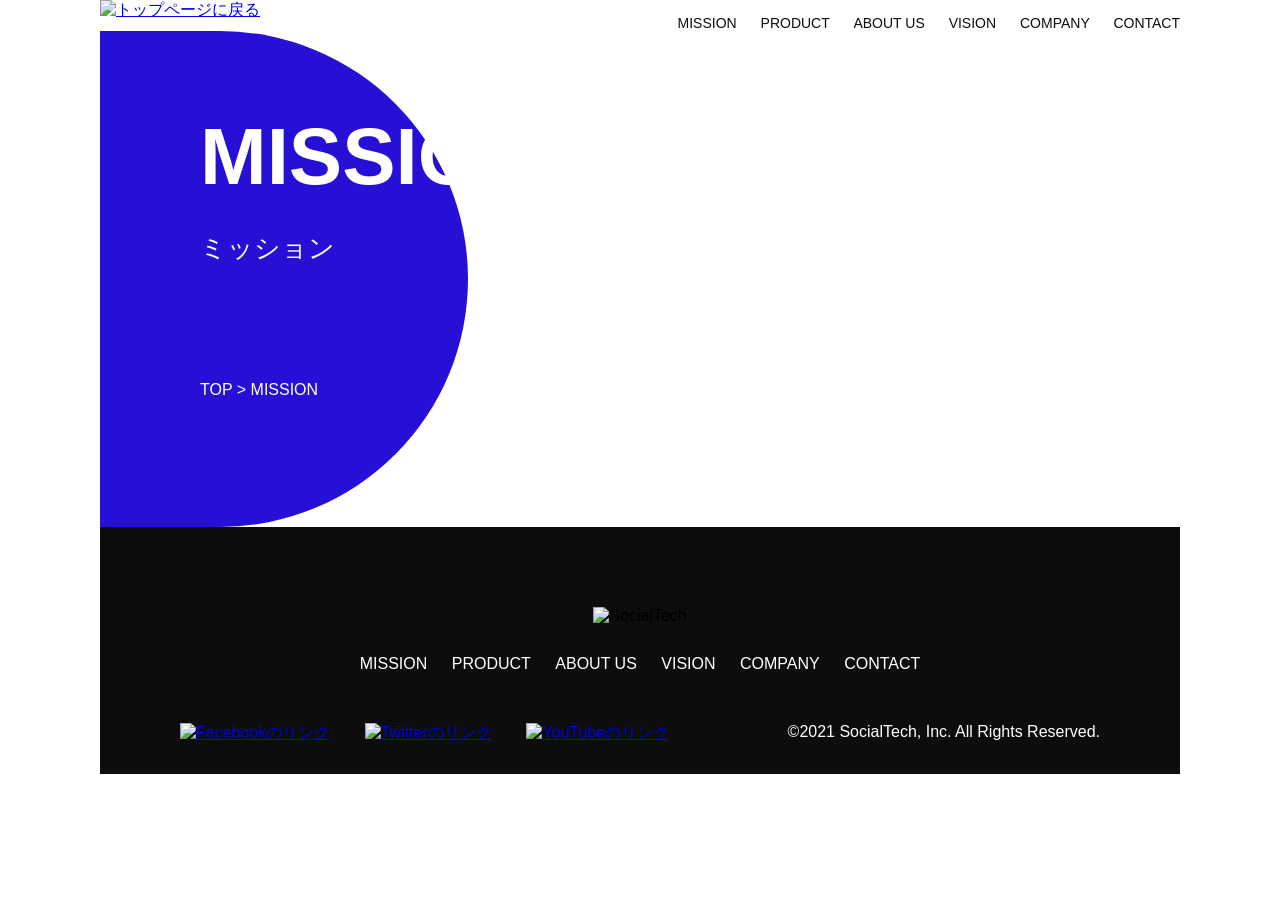
==== mission.html @ 97350ccf "Add files via upload" ====
<!DOCTYPE html>
  <html>
  <head>
    <title>SocialTech - MISSION ミッション -</title>
    <meta charset="UTF-8">
    <meta name="description" content="SocialTechが目指す5つの目標（S2DGs）を紹介します">
    <meta name="viewport" content="width=device-width, initial-scale=1.0">
    <link rel="stylesheet" href="style.css">
  </head>
 
  <body>
    <!-- ヘッダー -->
    <header>
      <!-- ロゴ -->
      <a href="index.html" id="logo"><img src="images/logo.png" alt="トップページに戻る"></a>
  
      <!-- PC用ナビゲーション -->
      <nav id="nav-pc">
        <a href="mission.html">MISSION</a>
        <a href="product.html">PRODUCT</a>
        <a href="index.html#aboutus">ABOUT US</a>
        <a href="index.html#vision">VISION</a>
        <a href="index.html#company">COMPANY</a>
        <a href="index.html#contact">CONTACT</a>
      </nav>
  
      <!-- スマホ用メニューボタン -->
      <img id="menu-sp" src="images/button-menu.png" alt="ナビゲーションを開く" onclick="document.getElementById('nav-sp').style.display = 'block'">
  
      <!-- スマホ用ナビゲーション -->
      <nav id="nav-sp">
        <img id="close" src="images/button-close.png" alt="ナビゲーションを閉じる" onclick="document.getElementById('nav-sp').style.display = 'none'">
        <a id="logo-sp" href="index.html" onclick="document.getElementById('nav-sp').style.display = 'none'"><img
            src="images/logo-sp.png" alt="トップページに戻る"></a>
        <a class="menu" href="mission.html" onclick="document.getElementById('nav-sp').style.display = 'none'">MISSION</a>
        <a class="menu" href="product.html" onclick="document.getElementById('nav-sp').style.display = 'none'">PRODUCT</a>
        <a class="menu" href="index.html#aboutus" onclick="document.getElementById('nav-sp').style.display = 'none'">ABOUT
          US</a>
        <a class="menu" href="index.html#vision"
          onclick="document.getElementById('nav-sp').style.display = 'none'">VISION</a>
        <a class="menu" href="index.html#company"
          onclick="document.getElementById('nav-sp').style.display = 'none'">COMPANY</a>
        <a class="menu" href="index.html#contact"
          onclick="document.getElementById('nav-sp').style.display = 'none'">CONTACT</a>
        <div id="sns">
          <a href="https://www.facebook.com/sejuku2013"><img src="images/button-facebook.png" alt="Facebookのリンク"></a>
          <a href="https://twitter.com/samuraijuku"><img src="images/button-twitter.png" alt="Twitterのリンク"></a>
          <a href="https://www.youtube.com/channel/UCCFOQO5aDK0xXam4cUQXT8g"><img src="images/button-youtube.png" alt="YouTubeのリンク"></a>
        </div>
      </nav>
    </header>
    <main>
      <article>
        <section id="mission-main">
            <div id="mission-title">
                <h1>MISSION</h1>
                <span>ミッション</span>
                <div>TOP > MISSION</div>
            </div>
        </section>
      </article>
      <footer>
        <div id="footer-logo">
          <img src="images/logo-sp.png" alt="SocialTech">
        </div>
        <div id="footer-link">
          <a href="mission.html">MISSION</a>
          <a href="product.html">PRODUCT</a>
          <a href="index.html#aboutus">ABOUT US</a>
          <a href="index.html#vision">VISION</a>
          <a href="index.html#company">COMPANY</a>
          <a href="index.html#contact">CONTACT</a>
        </div>
        <div id="sns-footer">
          <a href="https://www.facebook.com/sejuku2013"><img src="images/button-facebook.png" alt="Facebookのリンク"></a>
          <a href="https://twitter.com/samuraijuku"><img src="images/button-twitter.png" alt="Twitterのリンク"></a>
          <a href="https://www.youtube.com/channel/UCCFOQO5aDK0xXam4cUQXT8g"><img src="images/button-youtube.png" alt="YouTubeのリンク"></a>
          <span id="copyright">&copy;2021 SocialTech, Inc. All Rights Reserved. </span>
        </div>
      </footer>
    </main>
  </body>
 
  </html>
---- style.css ----
/* PC、スマホ共通スタイル */
body {
    font-family: "Source Sans Pro", "Hiragino Kaku Gothic ProN", Meiryo, Arial, sansserif;
}

p {
    font-size: 15px;
}

/*==================
 PC用のすたいるスタイル
==================*/
@media screen and (min-width: 768px) {

    /* 横幅設定 */
    body {
      max-width: 1080px;
      min-width: 960px;
      margin: 0 auto 0 auto;
     }
  
     /*ヘッダー */
     header {
      display: flex;
      justify-content: space-between;
     }
  
     /* ナビゲーションのレイアウト */
     #nav-pc {
      text-align: right;
      font-size: 14px;
      padding-top: 15px;
     }
  
     /* ナビゲーションのリンクの装飾設定 */
     #nav-pc >a {
       text-decoration: none;
       margin-left: 20px;
     }
     #nav-pc > a:link {
      color: #0d0d0d;
     }
     #nav-pc > a:visited {
      color: #0d0d0d;
     }
     #nav-pc > a:hover {
      color: #0d0d0d;
      text-decoration: underline;
     }
     #nav-pc > a:active {
      color: #0d0d0d;
     }

     /* スマホ用ナビを非表示 */
     #nav-sp,
     #menu-sp {
      display: none;
     }

  
     #main-visual {
      position: relative;
      height: 400px;
    } 
    #main-message {
      position: absolute;
      top: 0;
      left: 0;
      background-color: #2710d5;
      color:#ffffff;
      border-radius: 0 0 476px 0;
      max-width: 620px;
      height: 100%;
      width: 100%;
      z-index: 11;
    }
    #main-message > h1 {
      font-size: 60px;
      font-weight: bold;
      margin: 100px 0 0 50px;
    }
    #main-message > p {
      font-size: 28px;
      margin: 0 0 0 50px;
    }
    #main-visual > img {
      max-width: 620px;
      border-radius: 476px 0 0 0 ;
      position: absolute;
      top: 0;
      right: 0;
      z-index: 10;
    }
    h2 {
      margin: 40px 0 0 0;
    }
    
    h2::after {
      content: url("images/line.png");
      margin-left: 10px;
    }
    
    h3 {
      font-size: 27px;
    }
    
    #mission {
      margin: 80px auto 80px auto;
      width: 100%;
    }
    
    #mission-flex {
      width: 100%;
      display:flex;
    }
    
    #mission-flex > div {
      width: 50%;
      margin: 20px;
    }
    
    #mission-photo {
      width: 100%;
    }
    
    #s2dgs {
      margin-top: 50px;
      width: 100%;
    }
    
    /*プロダクト*/
    #product {
      background-color: #fafafa;
      margin: 80px 0 80px 0;
      padding: 10px 40px 0px 40px;
    }
    
    /*外枠*/
    #product > div {
      margin-top: 40px;
      display:flex;
    }
    
    /*左のカラム*/
    #product-left {
      width: 50%;
      margin-right: 20px;
    }
    
    /*右のカラム*/
    #product-right {
      width: 50%;
      margin-left: 20px;
      margin-top: 80px;
    }
    /*画像＋説明の枠*/
    #product-left > div {
      position: relative;
      height: 480px;
      margin-right: 20px;
    }
    
    #product-right > div {
      position: relative;
      height: 480px;
      margin-left: 20px;
    }
    
    /*画像*/
    .product-photo {
      width: 100%;
    }
    
    /*説明文の枠*/
    .product-explain {
      background-color: #ffffff;
      position: absolute;
      left: 0;
      top: 280px;
      margin: 0 40px 0 40px;
      padding: 20px;
      box-shadow: 5px 5px 10px  rgba(0, 0, 0, 0.05);
    }
    
    /*説明文の英語*/
    .product-explain > span {
      color: #2710d5;
      font-weight: bold;
      font-size: 16px;
      margin: 0;
    }
    
    /*説明文の見出し*/
    .product-explain > h3 {
      font-size: 20px;
      margin: 5px 0 5px 0;
    }
    
    /*説明文*/
    .product-explain > p {
      font-size: 14px;
      margin: 0;
    }
    
    /*「もっと見るボタン」*/
    #product-more {
      margin: 0 auto -42px auto;
    }
    
    /* ABOUT US */
    #aboutus {
      margin: 80px auto 80px auto;
      }
    
    /*3つの組織文化と画像を入れる枠*/
    #aboutus > div {
      display: flex;
    }
    
    /* 画像 */
    .culture-img {
      width: 100%;
      align-self: flex-start;
    }
    
    .culture-img2 {
      margin-top: 50px;
      width: 100%;
    }
    
    /*3つの組織文化の表*/
    .culture-table {
      max-width: 500px;
      margin-right: 50px;
    }
    
    /* 番号 */
    .culture-num {
      font-size: 80px;
      color: #2710d5;
      margin: 0 20px 0 0;
    }
    
    /* 組織文化英語 */
    .culture-en {
      color: #2710d5;
      font-weight: bold;
      font-size: 24px;
      display: block;
    }
    
    /*　組織文化日本語　*/
    .culture-jp {
      font-size: 28px;
      font-weight: bold;
    }
    
    /*　説明文　*/
    .culture-description {
      margin: 0;
    }
    
    /* ビジョン */
    #vision {
      margin: 80px auto 80px auto;
    }
    
    /* セクション内の外枠 */
    #vision > div {
      width:100%;
      display: flex;
      justify-content:space-between;
      flex-wrap: wrap;
    }
    
    /* 7つの行動指針の枠 */
    .vision-box {
      width: 300px;
      height: 300px;
      margin-bottom: 30px;
      position: relative;
    }
    
    .vision-box > img {
      width: 100%;
      height: auto;
      position: absolute;
      top: 0;
      left: 0;
      z-index: 30;
    }
    
    .vision-box > span {
      position: absolute;
      top: 0;
      left: 0;
      z-index: 31;
      margin-right: 20px;
    }
    
    .vision-box > span > h4 {
      color: #2710d5;
      font-size: 19px;
      margin: 80px 0 0 0;
    }
    
    .vision-box > span >h4::first-letter {
      font-size: 40px;
    }
    
    .vision-box > span > h5 {
      font-size: 20px;
      margin: 0 0 0 0;
    }
    
    .vision-box > span > p {
      margin: 10px 0 0 0;
    }
    
    /* 会社概要 */
    #company {
      margin: 80px auto 80px auto;
    }
    
    #company-table {
      width: 100%;
    }
    
    .tableheader {
      text-align: left;
      padding: 20px;
      border-bottom-color: #2710d5;
      border-bottom-width: 1px;
      border-bottom-style: solid;
      width: 100px;
    }
    
    .tableheader-first {
      text-align: left;
      padding: 20px;
      border-bottom-color: #2710d5;
      border-bottom-width: 1px;
      border-bottom-style: solid;
      border-top-color: #2710d5;
      border-top-width: 1px;
      border-top-style: solid;
      width: 100px;
    }
    
    .cell {
      padding: 30px;
      border-bottom-color: #ececec;
      border-bottom-width: 1px;
      border-bottom-style: solid;
    }
    
    .cell-first {
      padding: 30px;
      border-bottom-color: #ececec;
      border-bottom-width: 1px;
      border-bottom-style: solid;
      border-top-color: #ececec;
      border-top-width: 1px;
      border-top-style: solid;
    }
    
    #company > iframe {
      width: 100%;
      height: 368px;
      margin-top: 40px;
    }
    /*　お問い合わせ　*/
    #contact {
      margin: 80px auto 80px auto;
    }
    
    /*　外枠　*/
    #contact > form > div {
      display: flex;
      flex-direction: row;
      flex-wrap: wrap;
      padding-bottom: 30px;
    }
    
    /*　左列の見出し　*/
    .contact-heading {
      width: 240px;
      align-self: center;
    }
    
    /* 見出しのラベル　*/
    .contact-label {
      font-weight: bold;
    }
    
    /* 必須 */
    .contact-span {
      color: #ce2222;
      margin: 0 0 0 20px;
      font-weight: bold;
    }
    /* テキストボックス */
    .contact-textbox {
      border-top: 0;
      border-left: 0;
      border-right: 0;
      border-bottom-width: 1px;
      border-bottom-color: #707070;
      border-bottom-style: solid;
      background-color: #fafafa;
      width: 400px;
      height: 56px;
    }
    
    /* お問い合わせ内容のテキストエリア */
    .contact-textarea {
      border-top: 0;
      border-left: 0;
      border-right: 0;
      border-bottom-width: 1px;
      border-bottom-color: #707070;
      border-bottom-style: solid;
      background-color: #fafafa;
      width: 400px;
      height: 200px;
    }
    
    /* 個人情報の取り扱い */
    details {
      width: 700px;
    }
    
    details > div {
      background-color: #fafafa;
      padding: 20px;
    }
    
    details > div >span {
      font-weight: bold;
    }
    
    /* フッター */
    footer {
      background-color: #0d0d0d;
      text-align: center;
      padding: 80px 80px 30px 80px;
    }
    
    #footer-logo {
      margin-bottom: 30px;
    }
    
    #footer-link {
      margin-bottom: 50px;
    }
    
    #footer-link > a {
      text-decoration: none;
      margin: 10px;
    }
    
    #footer-link > a:link {
      color: #ffffff;
    }
    
    #footer-link > a:visited {
      color: #ffffff;
      text-decoration: underline;
    }
    
    #footer-link > a:active {
      color: #ffffff;
    }
    
    #sns-footer {
      text-align: left;
      width: 100%;
    }
    
    #sns-footer > a {
      margin-right: 30px;
    }
    
    #copyright {
      color: #ffffff;
      float: right;
     }

    /* mission.html用スタイル */
    /* ミッションのメインビジュアル */
    #mission-main {
      height: 496px;
      width: 100%;
      background-image: url("images/mission/mission-main.png");
      background-repeat: no-repeat;
      background-position-y: center;
    }

    #mission-title {
      background-color:#2710d5;
      width: 368px;
      color: #ffffff;
      height: 496px;
      border-radius: 0 248px 248px 0;
      position: relative;
    }

    #mission-title > h1 {
      position: absolute;
      top: 0;
      left: 100px;
      font-size: 80px;
    }

    #mission-title > span {
      position: absolute;
      top: 200px;
      left: 100px;
      font-size: 26px;
    }

    #mission-title > div {
      position: absolute;
      top: 350px;
      left: 100px;
      font-size: 16px;
    }
}

/*=======================
スマートフォン用のスタイル
=======================*/

@media screen and (max-width: 767px) {
   body {
    min-width: 375px;
    margin: 0;
   }

  

   /* PC用ナビゲーション非表示 */
   #nav-pc {
    display: none;
   }

   /* ハンバーガーメニュー */
   #menu-sp {
    float: right;
    padding: 0;
   }

   /* スマホ用ナビゲーションの表示切替 */
   /* 初期状態、レイアウトと非表示設定 */
   #nav-sp {
    background-color: #2710d5;
    position: absolute;
    left: 0;
    top: 0;
    height: 100%;
    width: 100%;
    display: none;
    z-index: 100;
   }

   /* ×ボタン */
   #close {
    position: absolute;
    top: 20px;
    right: 20px;
   }

   /* ナビゲーションメニュー用ロゴ */
   #logo-sp {
    margin: 80px 0 30px 20px;
   }

   /* ナビゲーションのリンクの装飾設定 */
   #nav-sp > a {
    display: block;
   }

   #nav-sp > a:link {
    color: #ffffff;
   }
   #nav-sp > a:visited {
    color: #ffffff;
   }
   #nav-sp > a:hover {
    color: #ffffff;
    text-decoration: underline;
   }
   #nav-sp > a:active {
    color: #ffffff;
   }
   #nav-sp > .menu {
    text-decoration: none;
    display: block;
    margin: 0 20px 0 20px;
    height: 44px;
    font-size: 16px;
    background-image: url("images/arrow.png");
    background-repeat: no-repeat;
    background-position: right top;
   }
   #sns {
    position: absolute;
    bottom: 20px;
    left: 20px;
   }
   #sns > a {
    margin-right: 30px;
   }

   /* メインビジュアル */
   #main-visual {
     position: relative;
     height: 470px;
     width: 100%;
     overflow: hidden;
   }
   #main-visual > div {
     position: absolute;
     top: 0;
     left: 0;
     background-color: #2710d5;
     color: white;
     border-radius: 0 0 476px 0;
     text-align: center;
     height: 280px;
     width: 100%;
     z-index: 11;
   }
   #main-visual > div > h1 {
     font-size: 28px;
     margin: 90px 0 0 0;
   }
 
   #main-visual > div > p {
     margin: 0;
   }
 
   #main-visual > img {
     width: 100%;
     border-radius: 476px 0 0 0;
     z-index: 10;
     position: absolute;
     bottom: 0;
     right: 0;
   }
    /* 見出し */
    h2::after {
      content: url("images/line.png");
      margin-left: 10px;
    }

    h3 {
      font-size: 24px;
      margin: 10px 0 0 0;
    }

     /* ミッション */
   #mission {
    margin: 20px;
  }

  #mission-photo {
    width: 100%;
  }

  #s2dgs {
    width: 100%;
  }
  /* プロダクト */
  #product {
    background-color: #fafafa;
    padding-top: 10px;
  }

  #product h2 {
    margin-left: 20px;
  }

  /* 外枠 */
  /* 左右のカラム　スマホでは縦並び */
  #product-left,
  #product-right {
    margin-right: 20px;
    margin-left: 20px;
  }
   
  /* 画像＋説明の枠 */
  #product-left > div,
  #product-right > div {
    position: relative;
    height: 540px;
  }

  /* 説明文の枠 */
  .product-explain {
    background-color: #ffffff;
    position: absolute;
    left: 0;
    bottom: 50px;
    padding: 20px;
    box-shadow: 5px 5px 10px rgba(0,0,0,0.05) 
  }

  .product-explain > span {
    color: #2710d5;
    font-weight: bold;
    font-size: 16px;
    margin: 0px;
  }

  .product-explain > h3 {
    margin: 10px 0 10px 0;
  }

  /* 画像 */
  .product-photo {
    width: 100%;
  }

  #product-more > img {
    margin: 0 0 -42px 20px;
  }
  /* ABOUTUS */
  #aboutus {
    margin: 80px 20px 80px 20px;
  }

  #aboutus > div {
    display: flex;
    flex-direction: column;
  }

  .culture-table {
    width: 100%;
    padding-right: 20px;
    order: 2;
  }

  .culture-img {
    width: 100%;
    order: 1;
  }

  .culture-img2 {
    width: 100%;
  }

  .culture-num {
    font-size: 80px;
    color: #2710d5;
  }

  .culture-en {
    color: #2710d5;
    font-weight: bold;
    font-size: 24px;
    display: block;
  }

  .culture-jp {
    display: block;
  }

  .culture-description {
    margin: 0;
  }
  
  /* VISION */
  #vision {
    margin: 80px 20px 80px 20px;
  }

  .vision-box {
    width: 300px;
    height: 300px;
    margin-bottom: 30px;
    position: relative;
  }

  .vision-box > img {
    width: 100%;
    height: auto;
    position: absolute;
    top:0;
    left: 0;
    z-index: 30;
  }

  .vision-box > span {
    position: absolute;
    top: 0;
    left: 0;
    z-index: 31;
    margin-right: 20px;
  }

  .vision-box > span > h4 {
    color: #2710d5;
    font-size: 19px;
    margin: 60px 0 0 0;
  }

  .vision-box > span > h5 {
    font-size: 20px;
    margin: 0 0 0 0;
  }

  .vision-box > span > p {
    margin: 10px 0 0 0;
  }
  
  /* COMPANY */
  #company {
    margin: 0 20px 0 20px;
  }

  #company > h3 {
    margin-bottom: 20px;
  }

  #company > table {
    width: 100%;
  }

  .tableheader-first {
    text-align: left;
    padding: 20px;
    border-bottom-color: #2710d5;
    border-bottom-width: 1px;
    border-bottom-style: solid;
    border-top-color: #2710d5;
    border-top-width: 1px;
    border-top-style: solid;
    width: 50px;
  }

  .tableheader {
    text-align: left;
    padding: 20px;
    border-bottom-color: #2710d5;
    border-bottom-width: 1px;
    border-bottom-style: solid;
    width: 50px;
  }

  .cell {
    padding: 20px;
    border-bottom-color: #ececec;
    border-bottom-width: 1px;
    border-bottom-style: solid;
  }

  .cell-first {
    padding: 20px;
    border-bottom-color: #ececec;
    border-bottom-width: 1px;
    border-bottom-style: solid;
    border-top-color: #ececec;
    border-top-width: 1px;
    border-top-style: solid;
  }

  #company > iframe {
    width: 100%;
    height: 240px;
    margin: 40px 0 0 0;
  }
  
  /* お問い合わせ */
  #contact {
    margin:80px 20px 80px 20px;
  }

  #contact > h3 {
    margin-bottom: 20px;
  } 

  #contact > form > div {
    margin-bottom: 20px; 
  }

  .contact-heading {
    margin-bottom: 20px;
  }

  /* ラベル */
  .contact-label {
    font-weight: bold;
  }
 
  /*  必須 */
  .contact-span {
    color: #ce2222;
    margin: 0 0 0 20px;
    font-weight: bold;
  }

   .contact-textbox {
    height: 56px;
    border-top: 0;
    border-left: 0;
    border-right: 0;
    background-color: #fafafa;
    border-bottom-color: #707070;
    border-bottom-width: 1px;
    border-bottom-style: solid;
    min-width: 300px;
    width: 100%;
  }

  .contact-textarea {
    height: 150px;
    border-top: 0;
    border-left: 0;
    border-right: 0;
    background-color: #fafafa;
    width: 100%;
  }

  .radiobutton {
    margin-bottom: 20px;
  }
  
  .radiobutton + label::after {
    content: "\A";
    white-space: pre;
  } 

  /* フッター */
  footer {
    background-color: #0d0d0d;
    padding: 30px 20px 50px 20px;
  }

  #footer-logo {
    margin-bottom: 30px;
  }

  #footer-link {
    margin-bottom: 50px;
  }

  #footer-link > a {
    text-decoration: none;
    margin: 0 20px 30px 0;
    display: block;
    background-image: url("images/arrow.png");
    background-repeat: no-repeat;
    background-position: right top; 
  }

  #footer-link > a:link {
    color: #ffffff;
  }

  #footer-link > a:visited {
    color: #ffffff;
  }

  #footer-link > a:hover {
    color: #ffffff;
    text-decoration: underline;
  }

  #footer-link > a:active {
    color: #ffffff;
  }

  #sns-footer > a {
    margin-right: 30px;
  }

  #copyright {
    font-size: 12px;
    display: block;
    margin-top: 30px;
    color: #ffffff;
  }

  
}
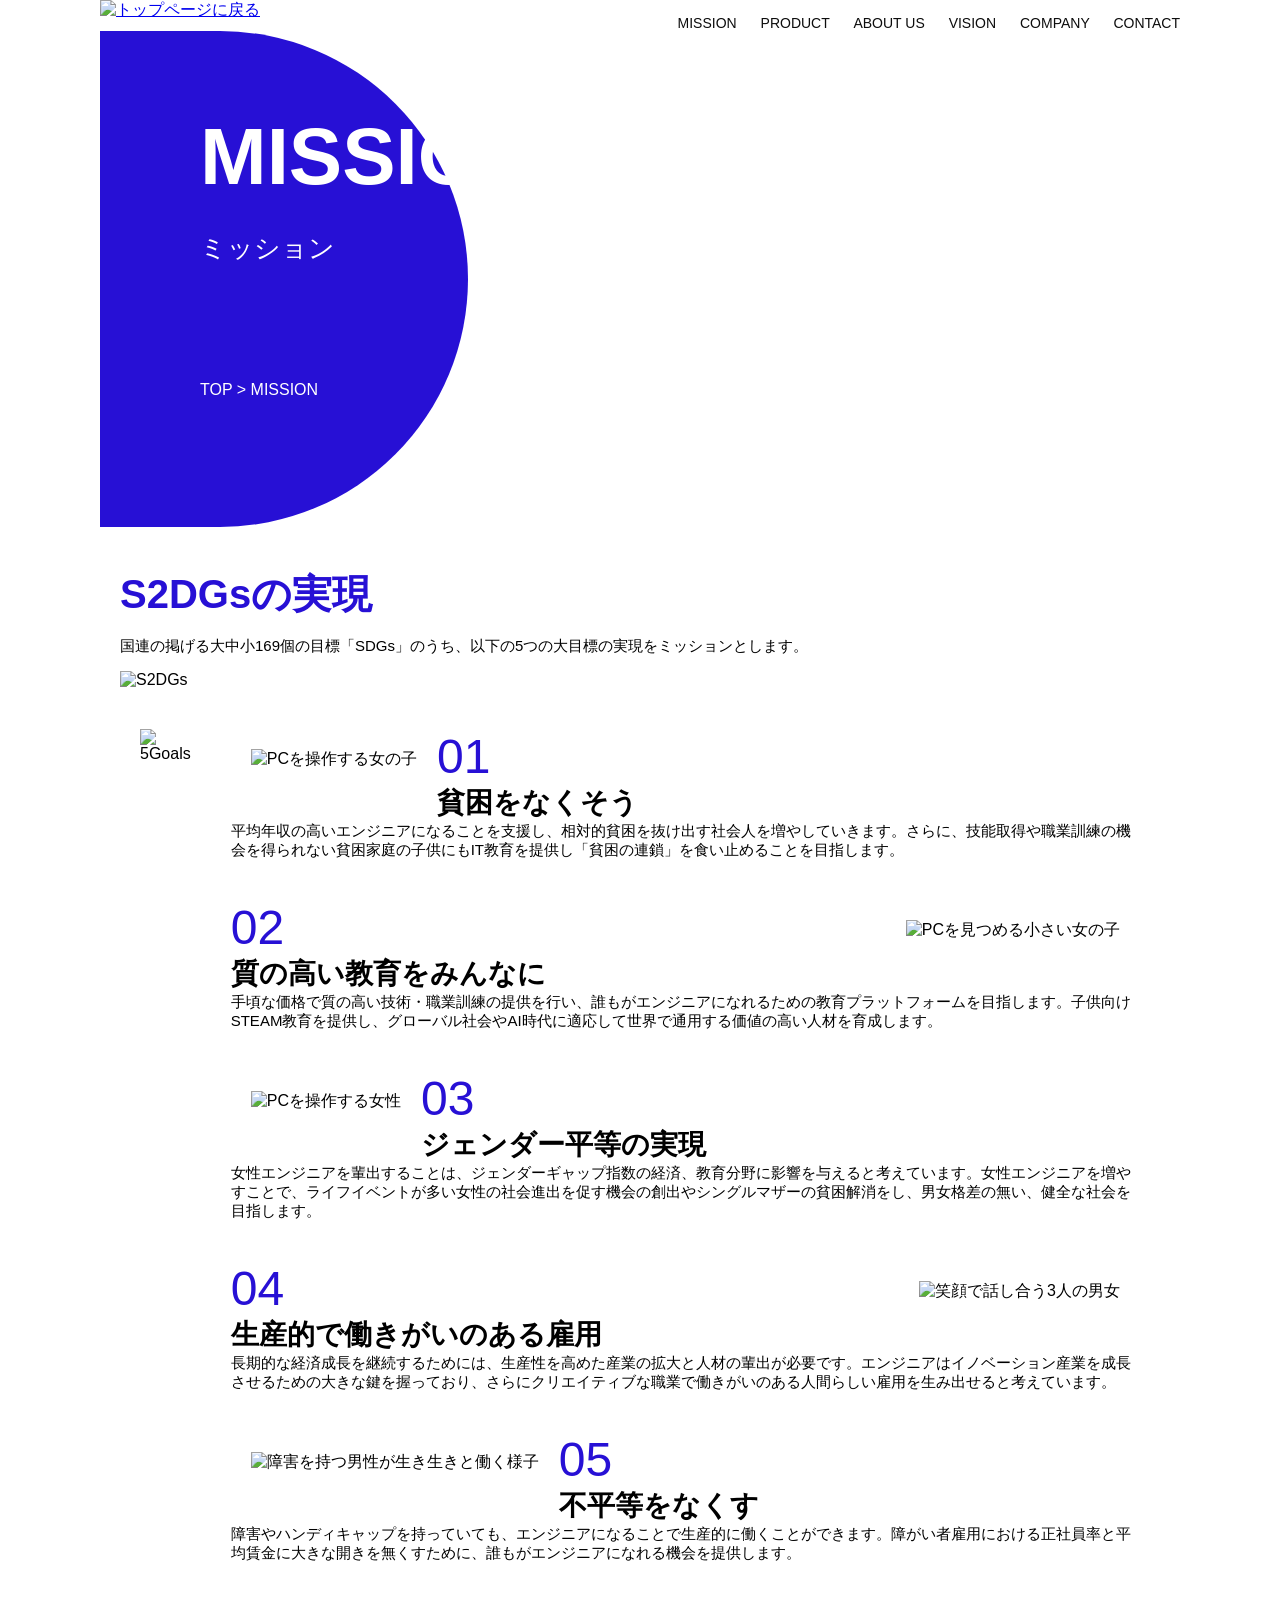
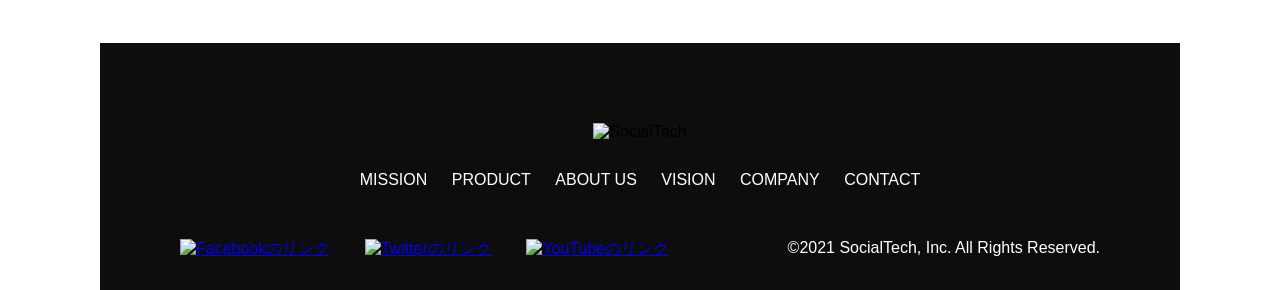
==== commit d52bcd1c: "Add files via upload" ====
--- a/mission.html
+++ b/mission.html
@@ -58,6 +58,62 @@
                 <div>TOP > MISSION</div>
             </div>
         </section>
+         <section id="mission-s2dgs">
+          <h2 class="mission-h2">S2DGsの実現</h2>
+          <p>国連の掲げる大中小169個の目標「SDGs」のうち、以下の5つの大目標の実現をミッションとします。</p>
+          <img src="images/mission/mission-s2dgs.png" alt="S2DGs">
+         </section>
+          <section id="mission-5goals">
+            <div>
+              <img id="s2dgs-image" src="images/mission/mission-5goals.png" alt="5Goals" >           
+            </div>
+             <div>
+               <div>
+                <img class="fivegoals-image-left" src="images/mission/mission-5goals01.png" alt="PCを操作する女の子">
+                <span class="fivegoals-number">01</span>
+                <h3 class="fivegoals-h3">貧困をなくそう</h3>
+                <p class="fivegoals-p">
+                  平均年収の高いエンジニアになることを支援し、相対的貧困を抜け出す社会人を増やしていきます。さらに、技能取得や職業訓練の機会を得られない貧困家庭の子供にもIT教育を提供し「貧困の連鎖」を食い止めることを目指します。
+                </p>
+               </div>
+
+               <div>
+                <img class="fivegoals-image-right" src="images/mission/mission-5goals02.png" alt="PCを見つめる小さい女の子">
+                <span class="fivegoals-number">02</span>
+                <h3 class="fivegoals-h3">質の高い教育をみんなに</h3>
+                <p class="fivegoals-p">
+                  手頃な価格で質の高い技術・職業訓練の提供を行い、誰もがエンジニアになれるための教育プラットフォームを目指します。子供向けSTEAM教育を提供し、グローバル社会やAI時代に適応して世界で通用する価値の高い人材を育成します。
+                </p>
+               </div>
+
+               <div>
+                  <img class="fivegoals-image-left" src="images/mission/mission-5goals03.png" alt="PCを操作する女性">
+                <span class="fivegoals-number">03</span>
+                <h3 class="fivegoals-h3">ジェンダー平等の実現</h3>
+                <p class="fivegoals-p">
+                  女性エンジニアを輩出することは、ジェンダーギャップ指数の経済、教育分野に影響を与えると考えています。女性エンジニアを増やすことで、ライフイベントが多い女性の社会進出を促す機会の創出やシングルマザーの貧困解消をし、男女格差の無い、健全な社会を目指します。
+                </p>
+               </div>
+
+               <div>
+                <img class="fivegoals-image-right" src="images/mission/mission-5goals04.png" alt="笑顔で話し合う3人の男女">
+                <span class="fivegoals-number">04</span>
+                <h3 class="fivegoals-h3">生産的で働きがいのある雇用</h3>
+                <p class="fivegoals-p">
+                  長期的な経済成長を継続するためには、生産性を高めた産業の拡大と人材の輩出が必要です。エンジニアはイノベーション産業を成長させるための大きな鍵を握っており、さらにクリエイティブな職業で働きがいのある人間らしい雇用を生み出せると考えています。
+                </p>
+               </div>
+
+               <div>
+                  <img class="fivegoals-image-left" src="images/mission/mission-5goals05.png" alt="障害を持つ男性が生き生きと働く様子">
+                <span class="fivegoals-number">05</span>
+                <h3 class="fivegoals-h3">不平等をなくす</h3>
+                <p class="fivegoals-p">
+                  障害やハンディキャップを持っていても、エンジニアになることで生産的に働くことができます。障がい者雇用における正社員率と平均賃金に大きな開きを無くすために、誰もがエンジニアになれる機会を提供します。
+                </p>
+               </div>
+             </div>
+          </section>
       </article>
       <footer>
         <div id="footer-logo">
--- a/style.css
+++ b/style.css
@@ -525,6 +525,59 @@
       left: 100px;
       font-size: 16px;
     }
+
+    #mission-s2dgs {
+      width: 100%;
+      margin: 20px;
+    }
+
+    .mission-h2 {
+      color: #2710d5;
+      font-size: 40px;
+    }
+
+    .mission-h2::after {
+      content: none;
+    }
+
+    #mission-5goals {
+      margin: 20px;
+      display: flex;
+    }
+
+    #mission-5goals > div {
+      flex-grow: 1;
+      padding: 20px;
+    }
+    
+    #mission-5goals > div >div {
+      margin-bottom: 40px;
+    }
+
+    .fivegoals-image-right {
+      float: right;
+      margin: 20px;
+    }
+
+    .fivegoals-image-left {
+      float: left;
+      margin: 20px;
+    }
+
+    .fivegoals-number {
+      color: #2710d5;
+      font-size: 48px;
+      margin: 0;
+    }
+
+    .fivegoals-h3 {
+      font-size: 28px;
+      margin: 0;
+    }
+
+    .fivegoals-p {
+      margin: 0;
+    }
 }
 
 /*=======================
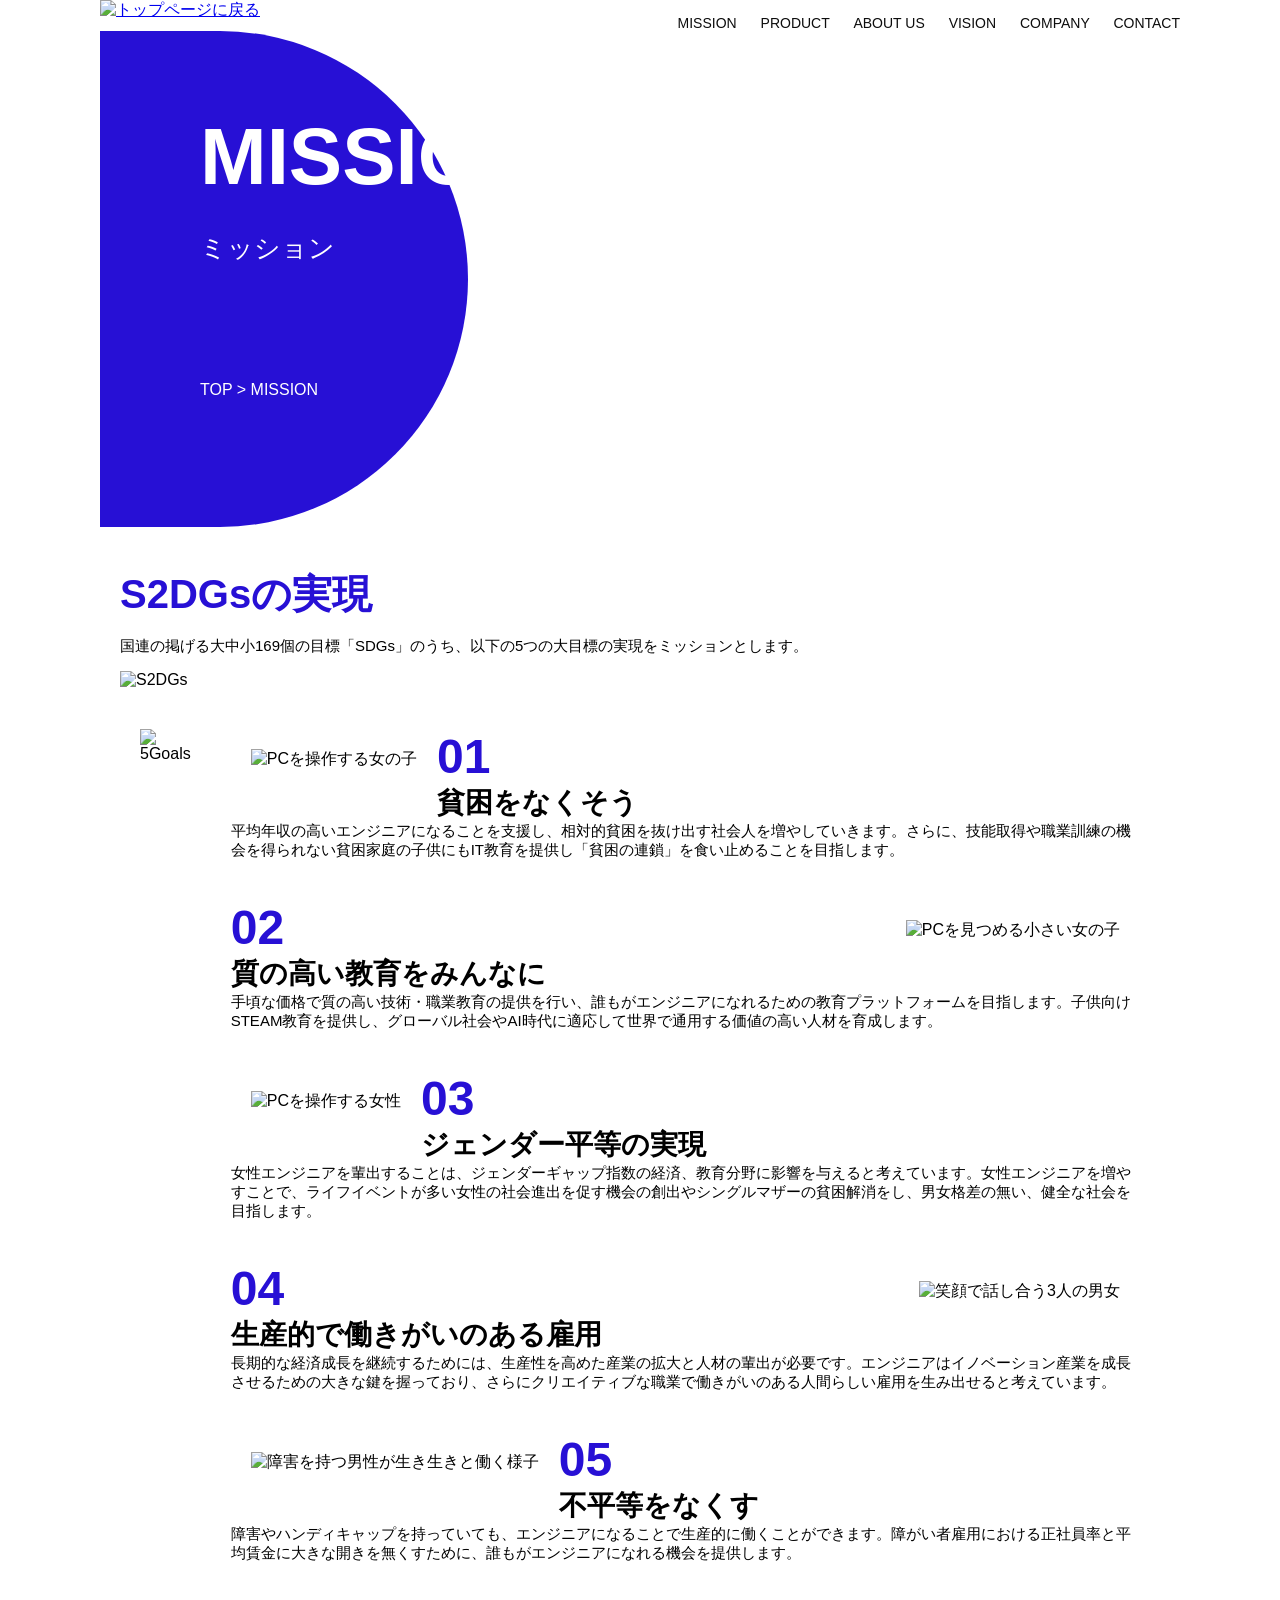
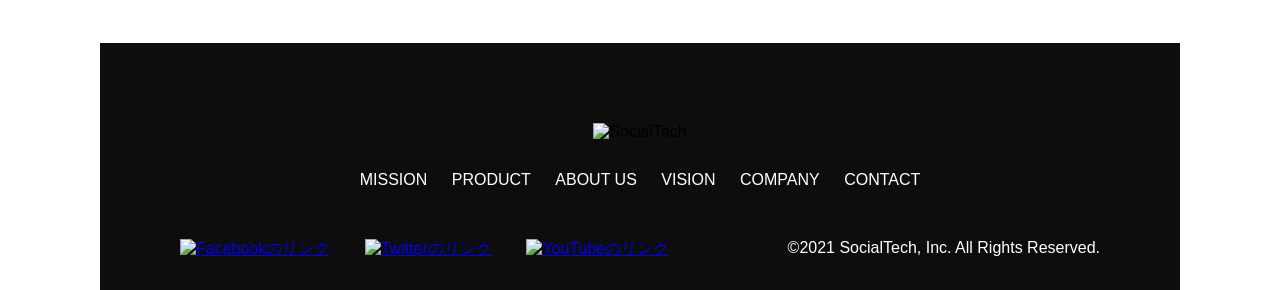
==== commit 0fc6b607: "Add files via upload" ====
--- a/mission.html
+++ b/mission.html
@@ -2,7 +2,7 @@
   <html>
   <head>
     <title>SocialTech - MISSION ミッション -</title>
-    <meta charset="UTF-8">
+    <meta charset="utf-8">
     <meta name="description" content="SocialTechが目指す5つの目標（S2DGs）を紹介します">
     <meta name="viewport" content="width=device-width, initial-scale=1.0">
     <link rel="stylesheet" href="style.css">
@@ -82,7 +82,7 @@
                 <span class="fivegoals-number">02</span>
                 <h3 class="fivegoals-h3">質の高い教育をみんなに</h3>
                 <p class="fivegoals-p">
-                  手頃な価格で質の高い技術・職業訓練の提供を行い、誰もがエンジニアになれるための教育プラットフォームを目指します。子供向けSTEAM教育を提供し、グローバル社会やAI時代に適応して世界で通用する価値の高い人材を育成します。
+                  手頃な価格で質の高い技術・職業教育の提供を行い、誰もがエンジニアになれるための教育プラットフォームを目指します。子供向けSTEAM教育を提供し、グローバル社会やAI時代に適応して世界で通用する価値の高い人材を育成します。
                 </p>
                </div>
 
--- a/style.css
+++ b/style.css
@@ -1,21 +1,29 @@
 /* PC、スマホ共通スタイル */
 body {
-    font-family: "Source Sans Pro", "Hiragino Kaku Gothic ProN", Meiryo, Arial, sansserif;
+    font-family: "Source Sans Pro", "Hiragino Kaku Gothic ProN", Meiryo, Arial, sans-serif;
 }
 
 p {
     font-size: 15px;
 }
 
+.arrow-right {
+  color: #2710d5;
+}
+
+#submit {
+  margin-top: 50px;
+}
+
 /*==================
- PC用のすたいるスタイル
+ PC用のスタイル
 ==================*/
 @media screen and (min-width: 768px) {
 
     /* 横幅設定 */
     body {
       max-width: 1080px;
-      min-width: 960px;
+      min-width: 900px;
       margin: 0 auto 0 auto;
      }
   
@@ -163,7 +171,7 @@
     #product-right > div {
       position: relative;
       height: 480px;
-      margin-left: 20px;
+      margin-right: 20px;
     }
     
     /*画像*/
@@ -187,7 +195,7 @@
       color: #2710d5;
       font-weight: bold;
       font-size: 16px;
-      margin: 0;
+      margin: 0px;
     }
     
     /*説明文の見出し*/
@@ -401,9 +409,9 @@
     }
     /* テキストボックス */
     .contact-textbox {
-      border-top: 0;
-      border-left: 0;
-      border-right: 0;
+      border-top: 0px;
+      border-left: 0px;
+      border-right: 0px;
       border-bottom-width: 1px;
       border-bottom-color: #707070;
       border-bottom-style: solid;
@@ -414,9 +422,9 @@
     
     /* お問い合わせ内容のテキストエリア */
     .contact-textarea {
-      border-top: 0;
-      border-left: 0;
-      border-right: 0;
+      border-top: 0px;
+      border-left: 0px;
+      border-right: 0px;
       border-bottom-width: 1px;
       border-bottom-color: #707070;
       border-bottom-style: solid;
@@ -464,6 +472,10 @@
     }
     
     #footer-link > a:visited {
+      color: #ffffff;
+    }
+
+    #footer-link > a:hover {
       color: #ffffff;
       text-decoration: underline;
     }
@@ -567,6 +579,7 @@
     .fivegoals-number {
       color: #2710d5;
       font-size: 48px;
+      font-weight: bold;
       margin: 0;
     }
 
@@ -578,6 +591,102 @@
     .fivegoals-p {
       margin: 0;
     }
+
+    /* プロダクトページ */
+    #product-main {
+      height: 496px;
+      width: 100%;
+      background-image: url("images/product/product-main.png");
+      background-repeat: no-repeat;
+      background-position-y: center;
+    }
+
+    #product-title {
+      background-color: #2710d5;
+      width: 368px;
+      color: #ffffff;
+      height: 496px;
+      border-radius: 0 248px 248px 0;
+      position: relative;
+    }
+
+
+    #product-title > h1{
+      position: absolute;
+      top: 0;
+      left: 100px;
+      font-size: 80px;
+    }
+
+    #product-title > span {
+      position: absolute;
+      top: 200px;
+      left: 100px;
+      font-size: 26px;
+    }
+
+    #product-title > div {
+      position: absolute;
+      top: 350px;
+      left: 100px;
+      font-size: 16px;
+    }
+    
+     /* セクション1 */
+   .product-section1 {
+    position: relative;
+    margin: 20px;
+    height: 340px;
+  }
+
+  .product-section1 > img {
+    position: absolute;
+    top: 0;
+    left: 0;
+    width: 450px;
+    margin: 0 40px 30px 0;
+    border-radius: 0 432px 0 0;
+  }
+
+  .product-section1 > div {
+    position: absolute;
+    top: 0;
+    left: 480px;
+  }
+
+  /* セクション2 */
+  .product-section2 {
+    position: relative;
+    margin: 20px;
+    height: 340px;
+  }
+
+  .product-section2 > img {
+    position: absolute;
+    top: 0;
+    right: 0;
+    width: 450px;
+    margin: 0 0 30px 40px;
+    border-radius: 432px 0 0 0;
+  }
+
+  .product-section2 > div {
+    width: 500px;
+    position: absolute;
+    top: 0;
+    left: 0;
+  }
+
+  .product-h2 {
+    color: #2710d5;
+    font-size: 24px;
+    margin: 0;
+  }
+
+  .product-h3 {
+    font-size: 28px;
+    margin: 0;
+  }
 }
 
 /*=======================
@@ -756,7 +865,7 @@
     left: 0;
     bottom: 50px;
     padding: 20px;
-    box-shadow: 5px 5px 10px rgba(0,0,0,0.05) 
+    box-shadow: 5px 5px 10px rgba(0, 0, 0, 0.05); 
   }
 
   .product-explain > span {
@@ -876,7 +985,7 @@
     margin-bottom: 20px;
   }
 
-  #company > table {
+  #company-table {
     width: 100%;
   }
 
@@ -955,9 +1064,9 @@
 
    .contact-textbox {
     height: 56px;
-    border-top: 0;
-    border-left: 0;
-    border-right: 0;
+    border-top: 0px;
+    border-left: 0px;
+    border-right: 0px;
     background-color: #fafafa;
     border-bottom-color: #707070;
     border-bottom-width: 1px;
@@ -968,9 +1077,9 @@
 
   .contact-textarea {
     height: 150px;
-    border-top: 0;
-    border-left: 0;
-    border-right: 0;
+    border-top: 0px;
+    border-left: 0px;
+    border-right: 0px;
     background-color: #fafafa;
     width: 100%;
   }
@@ -1034,8 +1143,187 @@
     margin-top: 30px;
     color: #ffffff;
   }
-
   
+
+  /* mission.html用スタイル */
+  /* ミッションのメインビジュアル */
+  #mission-main {
+    height: 256px;
+    width: 100%;
+    background-image: url("images/mission/mission-main.png");
+    background-repeat: no-repeat;
+    background-position-y: center;
+    background-size: auto 208px;
+    }
+
+  #mission-title {
+    background-color: #2710d5;
+    width: 136px;
+    color: #ffffff;
+    height: 256px;
+    border-radius: 0 248px 248px 0;
+    position: relative;
+  }
+  
+  #mission-title > h1 {
+    position: absolute;
+    top: 0;
+    left: 20px;
+    font-size: 40px;
+  }
+
+  #mission-title > span {
+    position: absolute;
+    top: 110px;
+    left: 20px;
+    font-size: 18px;
+  }
+
+  #mission-title > div {
+    position: absolute;
+    top: 180px;
+    left: 20px;
+    font-size: 13px;
+  }
+  
+
+  /* ミッションページ　S2DGの設定 */
+  #mission-s2dgs {
+    margin: 20px;
+  }
+
+  .mission-h2 {
+    color: #2710d5;
+    font-size: 38px;
+    margin: 0px;
+  }
+
+  .mission-h2::after {
+    content: none;
+  }
+
+  #mission-s2dgs > img {
+    width: 100%;
+  }
+
+  #section-s2dgs > img {
+    width: 100%;
+  }
+  
+  /* ミッションページ　5Goalsの設定 */
+  #mission-5goals {
+    margin: 20px;
+  }
+
+  #mission-5goals > div > div {
+    margin-bottom: 40px;
+  }
+
+  #s2dgs-image {
+    width: 100%;
+  }
+
+  .fivegoals-image-right {
+    margin: 20px auto 20px auto;
+    display: block;
+  }
+
+  .fivegoals-image-left {
+    margin: 20px auto 20px auto;
+    display: block;
+  }
+
+  .fivegoals-number {
+    color: #2710d5;
+    font-size: 48px;
+    margin: 0;
+  }
+
+  .fivegoals-h3 {
+    font-size: 28px;
+    margin: 0;
+  }
+
+  .fivegoals-p {
+    margin: 0;
+  }
+
+  /*　プロダクトページ　*/
+  #product-main {
+    height: 256px;
+    width: 100%;
+    background-image: url("images/product/product-main.png");
+    background-repeat: no-repeat;
+    background-position-y: center;
+    background-size: auto 208px;
+  }
+
+  #product-title {
+    background-color: #2710d5;
+    width:136px;
+    color: #ffffff;
+    height: 256px;
+    border-radius: 0 248px 248px 0;
+    position: relative;
+  }
+    
+  #product-title > h1 {
+    position: absolute;
+    top: 0;
+    left: 20px;
+    font-size: 40px;
+  }
+
+  #product-title > span {
+    position: absolute;
+    top: 110px;
+    left: 20px;
+    font-size: 18px;
+   }
+
+  #product-title > div {
+    position: absolute;
+    top: 180px;
+    left: 20px;
+    font-size: 13px;
+  }
+
+  .product-section1 {
+    margin: 20px;
+  }
+
+  .product-section1 > img {
+    width: 100%;
+    border-radius: 0 300px 0 0;
+  }
+
+  .product-section2 {
+    margin: 20px;
+    display: flex;
+    flex-direction: column;
+  }
+
+  .product-section2 > img {
+    order: 1;
+    width: 100%;
+    border-radius: 300px 0 0 0;
+  }
+
+  .product-section2 > div {
+    order: 2;
+  }
+
+  .product-h2 {
+    color: #2710d5;
+    font-size: 24px;
+    margin: 0;
+  }
+
+  .product-h3 {
+    font-size: 28px;
+    margin: 0;
+  }
+    
 }
 
 
